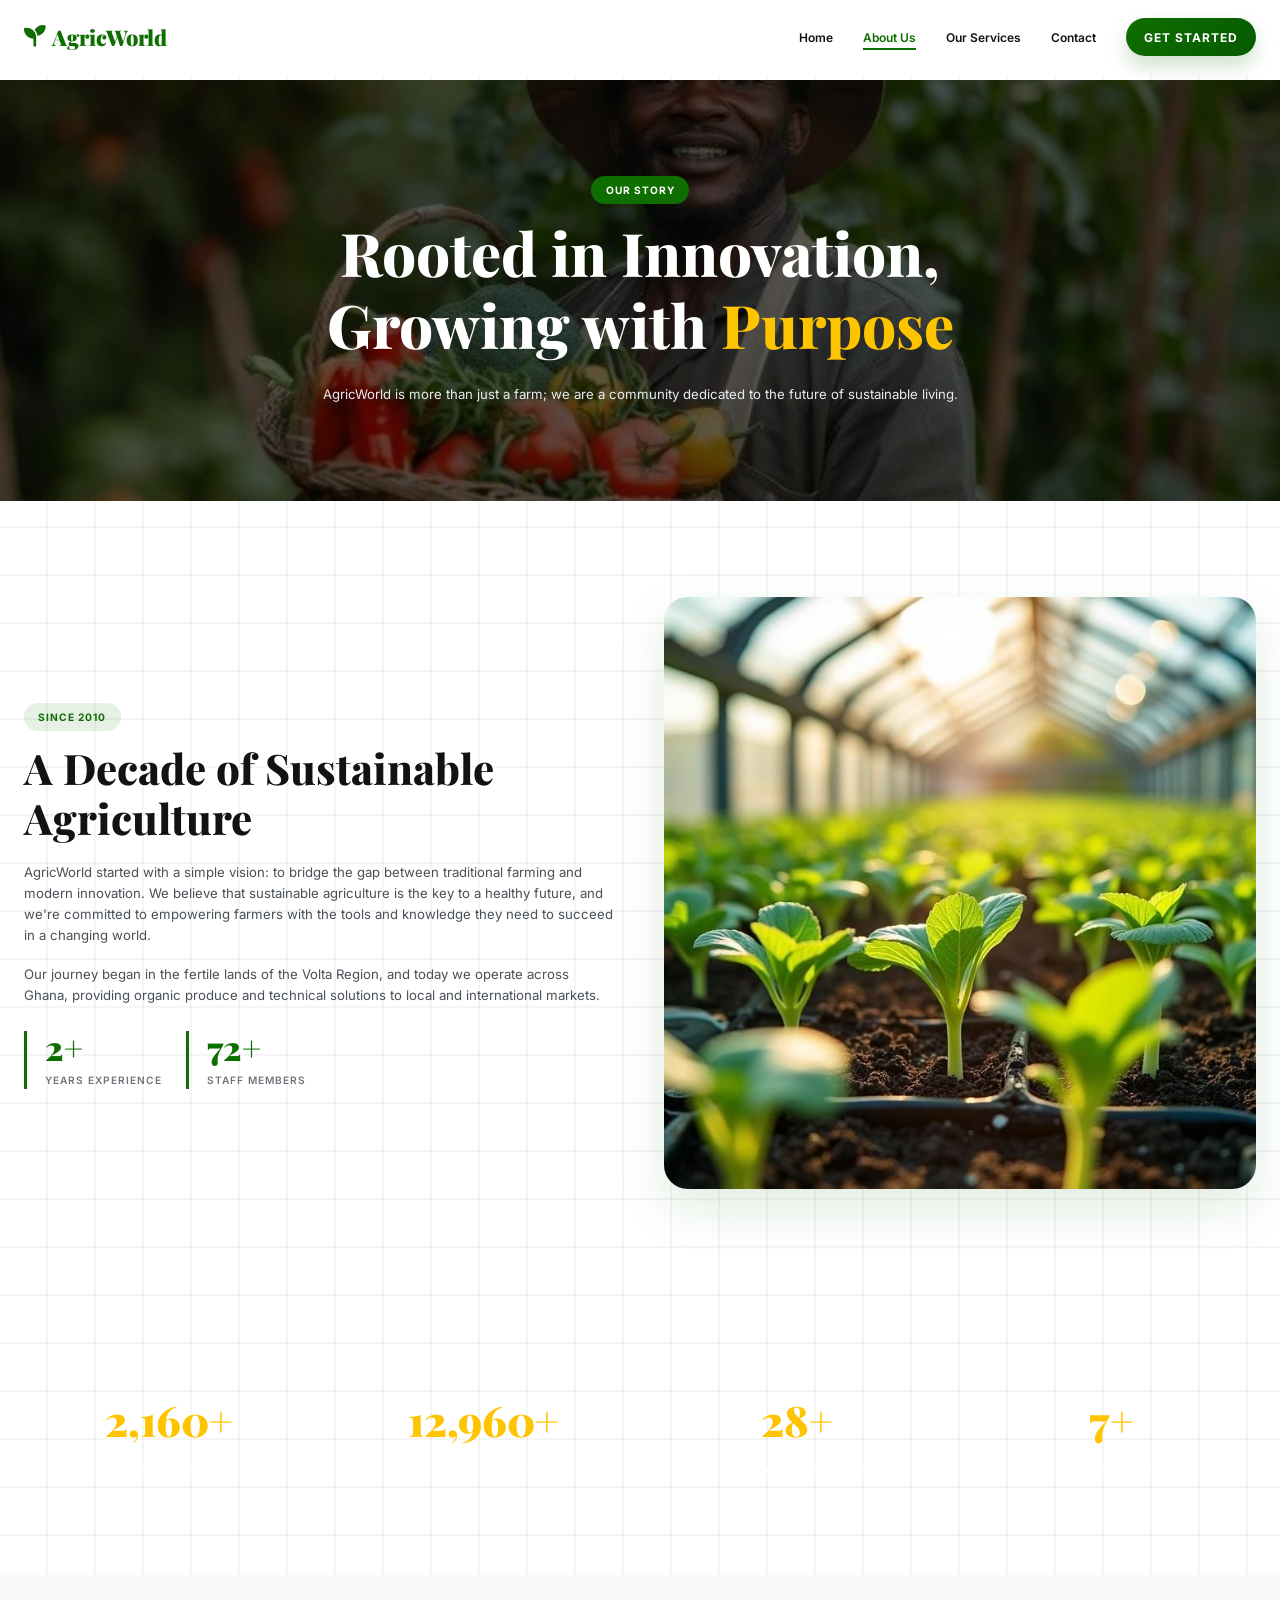
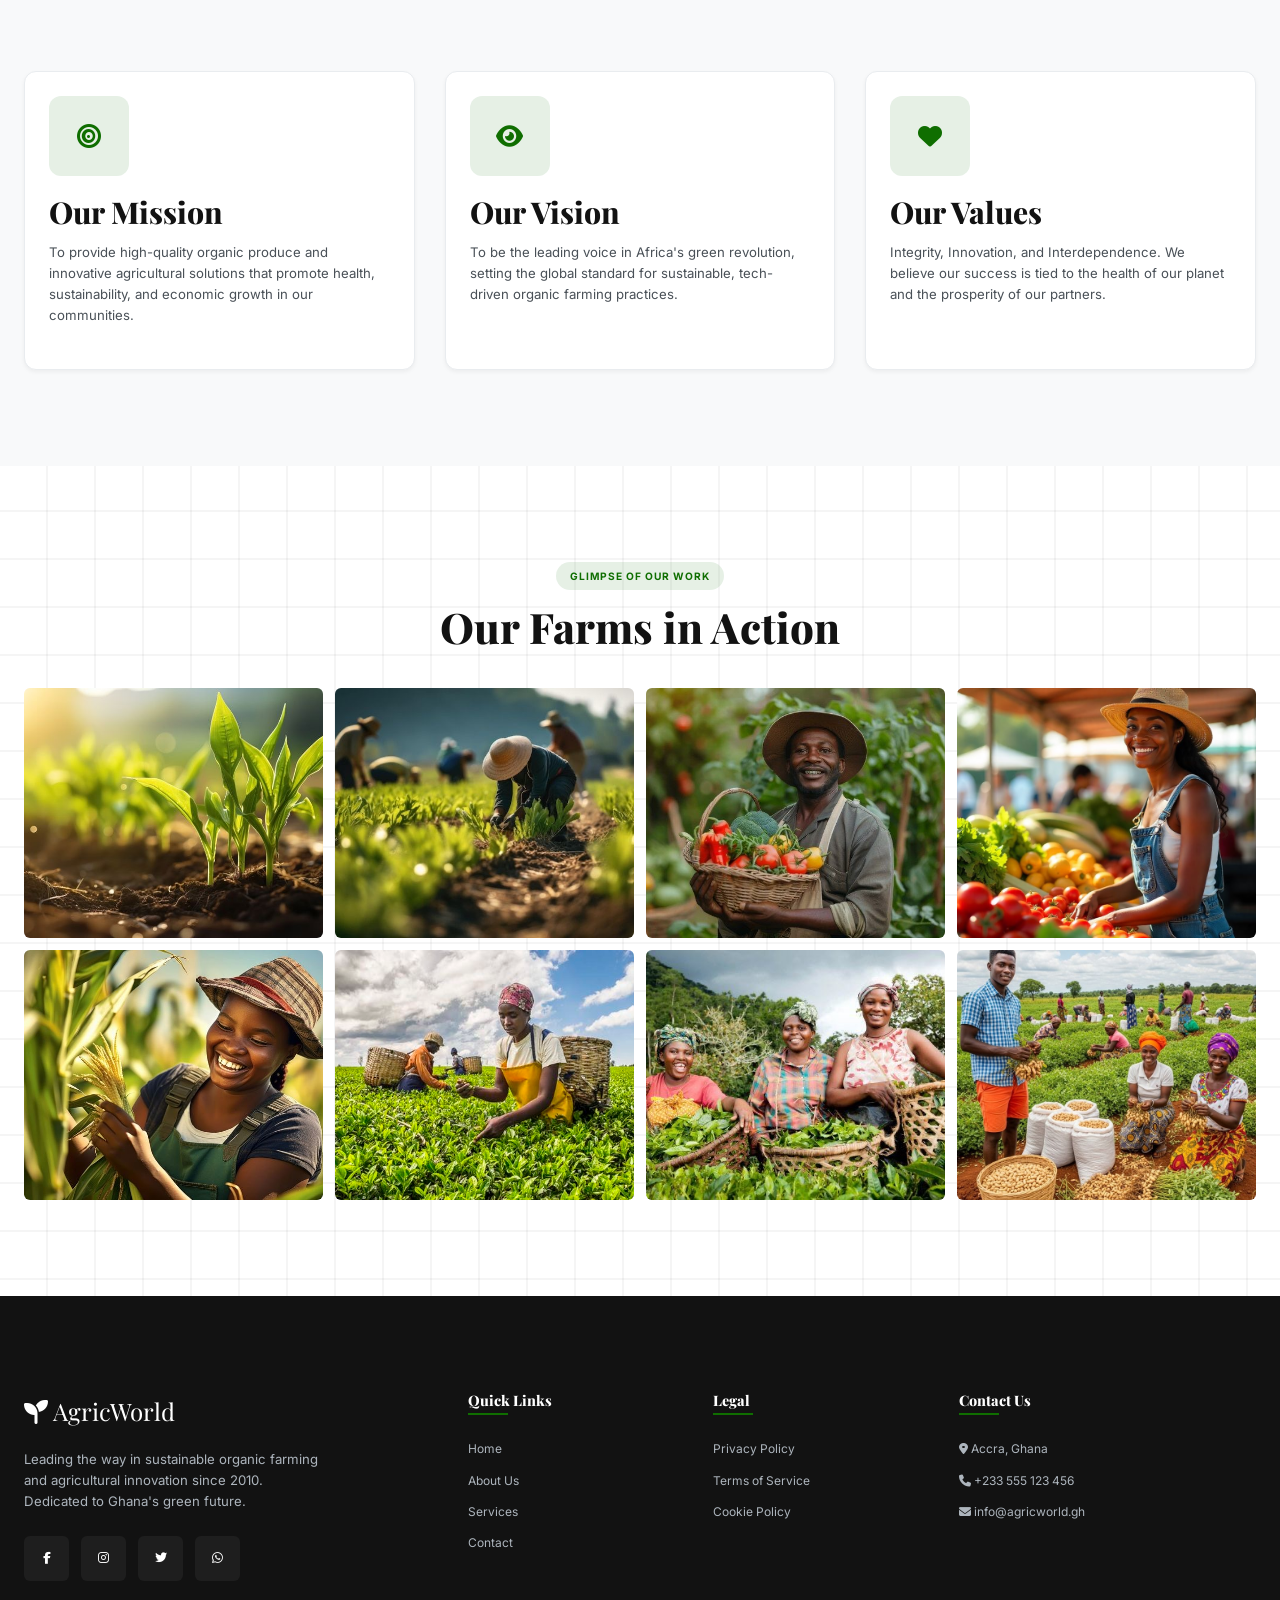
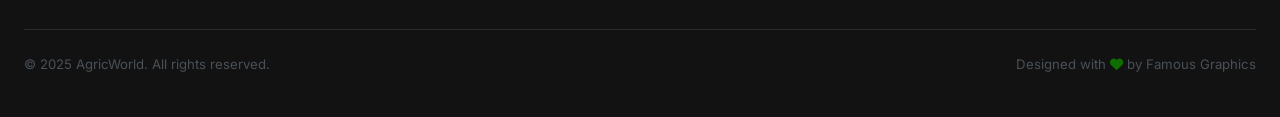
==== about.html @ 9080371a "my first piush of files to github" ====
<!DOCTYPE html>
<html lang="en">
<head>
    <meta charset="UTF-8">
    <meta name="viewport" content="width=device-width, initial-scale=1.0">
    <title>About Us | AgricWorld - Our Journey and Mission</title>
    <!-- CSS Links -->
    <link rel="stylesheet" href="css/globals.css">
    <link rel="stylesheet" href="css/components.css">
    <link rel="stylesheet" href="css/nav.css">
    <link rel="stylesheet" href="css/animations.css">
    <link rel="stylesheet" href="css/about.css">
    <!-- Font Awesome for Icons -->
    <link rel="stylesheet" href="https://cdnjs.cloudflare.com/ajax/libs/font-awesome/6.4.0/css/all.min.css">
</head>
<body>
    
    <!-- Navigation -->
    <nav id="navbar">
        <div class="container">
            <a href="index.html" class="brand">
                <i class="fas fa-seedling"></i> AgricWorld
            </a>
            <ul class="nav-links">
                <li><a href="index.html" class="nav-link">Home</a></li>
                <li><a href="about.html" class="nav-link active">About Us</a></li>
                <li><a href="services.html" class="nav-link">Our Services</a></li>
                <li><a href="contact.html" class="nav-link">Contact</a></li>
                <li><a href="contact.html" class="btn btn-primary" style="padding: 0.8rem 1.5rem;">Get Started</a></li>
            </ul>
            <div class="menu-btn" onclick="toggleSidebar()">
                <i class="fas fa-bars"></i>
            </div>
        </div>
    </nav>

    <!-- Sidebar for Mobile -->
    <div class="sidebar" id="sidebar">
        <div class="close-sidebar" onclick="toggleSidebar()">
            <i class="fas fa-times"></i>
        </div>
        <a href="index.html" class="nav-link">Home</a>
        <a href="about.html" class="nav-link active">About Us</a>
        <a href="services.html" class="nav-link">Our Services</a>
        <a href="contact.html" class="nav-link">Contact</a>
        <a href="contact.html" class="btn btn-primary">Get Started</a>
    </div>

    <!-- Page Header -->
    <header class="section-padding" style="background: linear-gradient(rgba(0,0,0,0.6), rgba(0,0,0,0.6)), url('images/img_5240.jpg'); background-size: cover; background-position: center; color: white; text-align: center; margin-top: 80px;">
        <div class="container">
            <div class="reveal">
                <span class="badge" style="background: var(--primary); color: white; border: none;">Our Story</span>
                <h1 style="color: white;">Rooted in Innovation, <br>Growing with <span style="color: var(--secondary);">Purpose</span></h1>
                <p style="color: var(--gray-200); max-width: 700px; margin: 0 auto;">AgricWorld is more than just a farm; we are a community dedicated to the future of sustainable living.</p>
            </div>
        </div>
    </header>

    <!-- Our Story Section -->
    <section class="section-padding">
        <div class="container">
            <div class="grid" style="display: grid; grid-template-columns: 1fr 1fr; gap: 4rem; align-items: center;">
                <div class="reveal reveal-left">
                    <span class="badge">Since 2010</span>
                    <h2>A Decade of Sustainable Agriculture</h2>
                    <p>AgricWorld started with a simple vision: to bridge the gap between traditional farming and modern innovation. We believe that sustainable agriculture is the key to a healthy future, and we're committed to empowering farmers with the tools and knowledge they need to succeed in a changing world.</p>
                    <p>Our journey began in the fertile lands of the Volta Region, and today we operate across Ghana, providing organic produce and technical solutions to local and international markets.</p>
                    <div class="flex gap-2 mt-2">
                        <div class="stat-card" style="padding: 0; text-align: left; border-left: 3px solid var(--primary); padding-left: 1.5rem;">
                            <span class="stat-number" data-count="15" style="font-size: 2.8rem; line-height: 1;">15+</span>
                            <span class="stat-label" style="font-size: 0.85rem; letter-spacing: 1px;">Years Experience</span>
                        </div>
                        <div class="stat-card" style="padding: 0; text-align: left; border-left: 3px solid var(--primary); padding-left: 1.5rem;">
                            <span class="stat-number" data-count="500" style="font-size: 2.8rem; line-height: 1;">500+</span>
                            <span class="stat-label" style="font-size: 0.85rem; letter-spacing: 1px;">Staff Members</span>
                        </div>
                    </div>
                </div>
                <div class="reveal reveal-right">
                    <img src="images/img_5250.jpg" alt="Our Story" style="width: 100%; border-radius: var(--radius-lg); box-shadow: var(--shadow-lg);">
                </div>
            </div>
        </div>
    </section>

    <!-- Detailed Stats Section -->
    <section class="section-padding" style="background: linear-gradient(rgba(15, 110, 0, 0.9), rgba(6, 90, 0, 0.9)), url('images/img_5242.jpg'); background-size: cover; background-position: center; background-attachment: fixed; color: white;">
        <div class="container">
            <div class="grid stagger-children" style="display: grid; grid-template-columns: repeat(auto-fit, minmax(200px, 1fr)); gap: 2rem; text-align: center;">
                <div class="stat-item">
                    <span class="stat-number" data-count="15000" style="color: var(--secondary); font-size: 3.5rem;">15,000+</span>
                    <span class="stat-label" style="color: white; opacity: 0.9;">Acres Farmed</span>
                </div>
                <div class="stat-item">
                    <span class="stat-number" data-count="90000" style="color: var(--secondary); font-size: 3.5rem;">90,000+</span>
                    <span class="stat-label" style="color: white; opacity: 0.9;">Happy Clients</span>
                </div>
                <div class="stat-item">
                    <span class="stat-number" data-count="200" style="color: var(--secondary); font-size: 3.5rem;">200+</span>
                    <span class="stat-label" style="color: white; opacity: 0.9;">Global Partners</span>
                </div>
                <div class="stat-item">
                    <span class="stat-number" data-count="50" style="color: var(--secondary); font-size: 3.5rem;">50+</span>
                    <span class="stat-label" style="color: white; opacity: 0.9;">Awards Won</span>
                </div>
            </div>
        </div>
    </section>

    <!-- Mission & Vision -->
    <section class="section-padding" style="background: var(--gray-100);">
        <div class="container">
            <div class="grid stagger-children" style="display: grid; grid-template-columns: repeat(auto-fit, minmax(300px, 1fr)); gap: 2.5rem;">
                <div class="premium-card">
                    <div class="icon-box"><i class="fas fa-bullseye"></i></div>
                    <h3>Our Mission</h3>
                    <p>To provide high-quality organic produce and innovative agricultural solutions that promote health, sustainability, and economic growth in our communities.</p>
                </div>
                <div class="premium-card">
                    <div class="icon-box"><i class="fas fa-eye"></i></div>
                    <h3>Our Vision</h3>
                    <p>To be the leading voice in Africa's green revolution, setting the global standard for sustainable, tech-driven organic farming practices.</p>
                </div>
                <div class="premium-card">
                    <div class="icon-box"><i class="fas fa-heart"></i></div>
                    <h3>Our Values</h3>
                    <p>Integrity, Innovation, and Interdependence. We believe our success is tied to the health of our planet and the prosperity of our partners.</p>
                </div>
            </div>
        </div>
    </section>

    <!-- Gallery Section -->
    <section class="section-padding">
        <div class="container">
            <div class="text-center mb-3 reveal">
                <span class="badge">Glimpse of Our Work</span>
                <h2>Our Farms in Action</h2>
            </div>
            <div class="stagger-children" style="display: grid; grid-template-columns: repeat(auto-fill, minmax(250px, 1fr)); gap: 1rem;">
                <img src="images/img_5238.jpg" alt="Gallery" class="hover-lift" style="border-radius: var(--radius-sm); width: 100%; height: 250px; object-fit: cover; cursor: pointer;">
                <img src="images/img_5239.jpg" alt="Gallery" class="hover-lift" style="border-radius: var(--radius-sm); width: 100%; height: 250px; object-fit: cover; cursor: pointer;">
                <img src="images/img_5240.jpg" alt="Gallery" class="hover-lift" style="border-radius: var(--radius-sm); width: 100%; height: 250px; object-fit: cover; cursor: pointer;">
                <img src="images/img_5241.jpg" alt="Gallery" class="hover-lift" style="border-radius: var(--radius-sm); width: 100%; height: 250px; object-fit: cover; cursor: pointer;">
                <img src="images/img_5242.jpg" alt="Gallery" class="hover-lift" style="border-radius: var(--radius-sm); width: 100%; height: 250px; object-fit: cover; cursor: pointer;">
                <img src="images/img_5243.jpg" alt="Gallery" class="hover-lift" style="border-radius: var(--radius-sm); width: 100%; height: 250px; object-fit: cover; cursor: pointer;">
                <img src="images/img_5244.jpg" alt="Gallery" class="hover-lift" style="border-radius: var(--radius-sm); width: 100%; height: 250px; object-fit: cover; cursor: pointer;">
                <img src="images/img_5245.jpg" alt="Gallery" class="hover-lift" style="border-radius: var(--radius-sm); width: 100%; height: 250px; object-fit: cover; cursor: pointer;">
            </div>
        </div>
    </section>

    <!-- The Modal -->
    <div id="myModal" class="modal">
        <span class="close-modal" id="closeModal">&times;</span>
        <img class="modal-content" id="imgPopup">
        <div id="caption" style="color: white; text-align: center; margin-top: 1rem; font-weight: 600;"></div>
    </div>

    <!-- Premium Footer -->
    <footer class="premium-footer">
        <div class="container">
            <div class="footer-grid">
                <div>
                    <a href="index.html" class="footer-brand"><i class="fas fa-seedling"></i> AgricWorld</a>
                    <p class="footer-text">Leading the way in sustainable organic farming and agricultural innovation since 2010. Dedicated to Ghana's green future.</p>
                    <div class="social-links mt-2">
                        <a href="#" class="social-link"><i class="fab fa-facebook-f"></i></a>
                        <a href="#" class="social-link"><i class="fab fa-instagram"></i></a>
                        <a href="#" class="social-link"><i class="fab fa-twitter"></i></a>
                        <a href="#" class="social-link"><i class="fab fa-whatsapp"></i></a>
                    </div>
                </div>
                <div>
                    <h4 class="footer-heading">Quick Links</h4>
                    <ul class="footer-links">
                        <li><a href="index.html" class="footer-link">Home</a></li>
                        <li><a href="about.html" class="footer-link">About Us</a></li>
                        <li><a href="services.html" class="footer-link">Services</a></li>
                        <li><a href="contact.html" class="footer-link">Contact</a></li>
                    </ul>
                </div>
                <div>
                    <h4 class="footer-heading">Legal</h4>
                    <ul class="footer-links">
                        <li><a href="#" class="footer-link">Privacy Policy</a></li>
                        <li><a href="#" class="footer-link">Terms of Service</a></li>
                        <li><a href="#" class="footer-link">Cookie Policy</a></li>
                    </ul>
                </div>
                <div>
                    <h4 class="footer-heading">Contact Us</h4>
                    <ul class="footer-links">
                        <li class="footer-link"><i class="fas fa-map-marker-alt"></i> Accra, Ghana</li>
                        <li class="footer-link"><i class="fas fa-phone"></i> +233 555 123 456</li>
                        <li class="footer-link"><i class="fas fa-envelope"></i> info@agricworld.gh</li>
                    </ul>
                </div>
            </div>
            <div class="footer-bottom">
                <p>&copy; 2025 AgricWorld. All rights reserved.</p>
                <p>Designed with <i class="fas fa-heart" style="color: var(--primary);"></i> by Famous Graphics</p>
            </div>
        </div>
    </footer>

    <!-- Scripts -->
    <script src="js/script.js"></script>
    <script src="js/about.js"></script>
</body>
</html>
---- css/globals.css ----
/* ===== PREMIUM DESIGN SYSTEM ===== */

@import url('https://fonts.googleapis.com/css2?family=Inter:wght@300;400;500;600;700;800;900&family=Playfair+Display:ital,wght@0,700;0,800;0,900;1,700&display=swap');

:root {
    /* Color Palette */
    --primary: #0f6e00;
    --primary-dark: #065a00;
    --primary-light: #1a8a00;
    --primary-soft: rgba(15, 110, 0, 0.1);
    
    --secondary: #ffc400;
    --secondary-dark: #cc9d00;
    --secondary-soft: rgba(255, 196, 0, 0.1);
    
    --accent: #2e7d32;
    --dark: #121212;
    --dark-soft: #1e1e1e;
    --light: #ffffff;
    --gray-100: #f8f9fa;
    --gray-200: #e9ecef;
    --gray-300: #dee2e6;
    --gray-400: #ced4da;
    --gray-500: #adb5bd;
    --gray-600: #6c757d;
    --gray-700: #495057;
    
    /* Functional Colors */
    --success: #28a745;
    --error: #dc3545;
    --warning: #ffc107;
    --info: #17a2b8;
    
    /* Typography */
    --font-main: 'Inter', sans-serif;
    --font-heading: 'Playfair Display', serif;
    
    /* Spacing */
    --space-xs: 0.5rem;
    --space-sm: 1rem;
    --space-md: 2rem;
    --space-lg: 4rem;
    --space-xl: 8rem;
    
    /* Effects */
    --shadow-sm: 0 2px 4px rgba(0,0,0,0.05);
    --shadow-md: 0 10px 30px rgba(0,0,0,0.08);
    --shadow-lg: 0 20px 50px rgba(15, 110, 0, 0.12);
    --radius-sm: 0.5rem;
    --radius-md: 1rem;
    --radius-lg: 2rem;
    --radius-full: 9999px;
    
    --transition-fast: 0.2s cubic-bezier(0.4, 0, 0.2, 1);
    --transition-base: 0.4s cubic-bezier(0.4, 0, 0.2, 1);
    --transition-slow: 0.8s cubic-bezier(0.4, 0, 0.2, 1);
}

/* ===== RESET & BASE ===== */
* {
    margin: 0;
    padding: 0;
    box-sizing: border-box;
    list-style: none;
    text-decoration: none;
}

html {
    font-size: 16px;
    scroll-behavior: smooth;
    overflow-x: hidden;
}

body {
    font-family: var(--font-main);
    background-color: var(--light);
    color: var(--dark);
    line-height: 1.6;
    -webkit-font-smoothing: antialiased;
    overflow-x: hidden;
}

/* ===== TYPOGRAPHY ===== */
h1, h2, h3, h4, h5, h6 {
    font-family: var(--font-heading);
    color: var(--dark);
    font-weight: 800;
    line-height: 1.2;
}

h1 { font-size: clamp(3rem, 8vw, 5rem); margin-bottom: 2rem; }
h2 { font-size: clamp(2.5rem, 5vw, 3.5rem); margin-bottom: 1.5rem; }
h3 { font-size: clamp(1.8rem, 3vw, 2.5rem); margin-bottom: 1rem; }
h4 { font-size: 1.5rem; }

p {
    font-size: 1.1rem;
    color: var(--gray-700);
    margin-bottom: 1.5rem;
}

.text-gradient {
    background: linear-gradient(135deg, var(--primary) 0%, var(--primary-dark) 100%);
    -webkit-background-clip: text;
    -webkit-text-fill-color: transparent;
    display: inline-block;
}

/* ===== UTILITIES ===== */
.container {
    max-width: 1300px;
    margin: 0 auto;
    padding: 0 2rem;
    height: auto;
}

.section-padding {
    padding: var(--space-xl) 0;
}

@media (max-width: 768px) {
    .section-padding {
        padding: var(--space-lg) 0;
    }
}

.flex { display: flex; }
.align-center { align-items: center; }
.justify-center { justify-content: center; }
.column { flex-direction: column; }
.gap-1 { gap: 1rem; }
.gap-2 { gap: 2rem; }

.text-center { text-align: center; }

/* Margin Utilities */
.mt-1 { margin-top: 1rem; }
.mt-2 { margin-top: 2rem; }
.mt-3 { margin-top: 3rem; }
.mb-1 { margin-bottom: 1rem; }
.mb-2 { margin-bottom: 2rem; }
.mb-3 { margin-bottom: 3rem; }

/* Padding Utilities */
.pt-1 { padding-top: 1rem; }
.pt-2 { padding-top: 2rem; }
.pt-3 { padding-top: 3rem; }
.pb-1 { padding-bottom: 1rem; }
.pb-2 { padding-bottom: 2rem; }
.pb-3 { padding-bottom: 3rem; }

/* ===== BUTTONS ===== */
.btn {
    display: inline-flex;
    align-items: center;
    justify-content: center;
    padding: 1.2rem 2.8rem;
    font-size: 1rem;
    font-weight: 700;
    text-transform: uppercase;
    letter-spacing: 1px;
    border-radius: var(--radius-full);
    transition: var(--transition-base);
    cursor: pointer;
    border: none;
    gap: 0.8rem;
}

.btn-primary {
    background: linear-gradient(135deg, var(--primary) 0%, var(--primary-dark) 100%);
    color: var(--light);
    box-shadow: 0 10px 20px rgba(15, 110, 0, 0.2);
}

.btn-primary:hover {
    transform: translateY(-5px);
    box-shadow: 0 15px 30px rgba(15, 110, 0, 0.3);
}

.btn-outline {
    background: transparent;
    color: var(--primary);
    border: 2px solid var(--primary);
}

.btn-outline:hover {
    background: var(--primary);
    color: var(--light);
}

/* ===== SCROLLBAR ===== */
::-webkit-scrollbar {
    width: 8px;
}

::-webkit-scrollbar-track {
    background: var(--gray-100);
}

::-webkit-scrollbar-thumb {
    background: var(--primary);
    border-radius: 10px;
}

::-webkit-scrollbar-thumb:hover {
    background: var(--primary-dark);
}

/* ===== SELECTION ===== */
::selection {
    background-color: var(--primary);
    color: var(--light);
}
---- css/components.css ----
/* ===== PREMIUM COMPONENTS ===== */

/* Glass Card */
.glass-card {
    background: rgba(255, 255, 255, 0.7);
    backdrop-filter: blur(10px);
    -webkit-backdrop-filter: blur(10px);
    border: 1px solid rgba(255, 255, 255, 0.3);
    border-radius: var(--radius-md);
    padding: var(--space-md);
    transition: var(--transition-base);
}

.glass-card:hover {
    background: rgba(255, 255, 255, 0.9);
    transform: translateY(-5px);
    box-shadow: var(--shadow-md);
}

/* Premium Card */
.premium-card {
    background: var(--light);
    border-radius: var(--radius-md);
    padding: var(--space-md);
    box-shadow: var(--shadow-sm);
    transition: var(--transition-base);
    position: relative;
    overflow: hidden;
    border: 1px solid var(--gray-200);
}

.premium-card::after {
    content: '';
    position: absolute;
    bottom: 0;
    left: 0;
    width: 0;
    height: 4px;
    background: var(--primary);
    transition: var(--transition-base);
}

.premium-card:hover {
    transform: translateY(-10px);
    box-shadow: var(--shadow-lg);
    border-color: var(--primary-soft);
}

.premium-card:hover::after {
    width: 100%;
}

/* Icon Box */
.icon-box {
    width: 80px;
    height: 80px;
    background: var(--primary-soft);
    border-radius: var(--radius-md);
    display: flex;
    align-items: center;
    justify-content: center;
    margin-bottom: 1.5rem;
    color: var(--primary);
    font-size: 2rem;
    transition: var(--transition-base);
}

.premium-card:hover .icon-box {
    background: var(--primary);
    color: var(--light);
    transform: rotateY(360deg);
}

/* Stats Item */
.stat-card {
    text-align: center;
    padding: var(--space-md);
}

.stat-number {
    font-size: 4rem;
    font-weight: 900;
    font-family: var(--font-heading);
    color: var(--primary);
    display: block;
    margin-bottom: 0.5rem;
}

.stat-label {
    font-weight: 600;
    color: var(--gray-600);
    text-transform: uppercase;
    letter-spacing: 2px;
}

/* Premium Form */
.premium-form {
    display: flex;
    flex-direction: column;
    gap: 1.5rem;
}

.form-group {
    display: flex;
    flex-direction: column;
    gap: 0.5rem;
}

.form-label {
    font-weight: 700;
    font-size: 0.9rem;
    color: var(--dark);
    text-transform: uppercase;
    letter-spacing: 1px;
}

.form-input {
    padding: 1rem 1.5rem;
    border: 2px solid var(--gray-200);
    border-radius: var(--radius-sm);
    font-family: var(--font-main);
    font-size: 1rem;
    transition: var(--transition-fast);
    background: var(--gray-100);
}

.form-input:focus {
    outline: none;
    border-color: var(--primary);
    background: var(--light);
    box-shadow: 0 0 0 4px var(--primary-soft);
}

/* Feature List */
.feature-list {
    display: flex;
    flex-direction: column;
    gap: 1rem;
    margin: 1.5rem 0;
}

.feature-item {
    display: flex;
    align-items: center;
    gap: 1rem;
    font-weight: 500;
    color: var(--gray-700);
}

.feature-item i {
    color: var(--primary);
}

/* Testimonial */
.testimonial-card {
    padding: var(--space-md);
    background: var(--light);
    border-radius: var(--radius-md);
    box-shadow: var(--shadow-md);
    position: relative;
}

.testimonial-card::before {
    content: '“';
    position: absolute;
    top: -20px;
    left: 20px;
    font-size: 8rem;
    font-family: var(--font-heading);
    color: var(--primary-soft);
    line-height: 1;
}

.testimonial-text {
    font-style: italic;
    font-size: 1.1rem;
    margin-bottom: 1.5rem;
    position: relative;
    z-index: 1;
}

.author-info {
    display: flex;
    align-items: center;
    gap: 1rem;
}

.author-img {
    width: 60px;
    height: 60px;
    border-radius: var(--radius-full);
    object-fit: cover;
    border: 3px solid var(--primary-soft);
}

.author-name {
    font-weight: 800;
    color: var(--dark);
}

.author-title {
    font-size: 0.85rem;
    color: var(--gray-500);
}

/* Badge */
.badge {
    display: inline-block;
    padding: 0.5rem 1.2rem;
    background: var(--primary-soft);
    color: var(--primary);
    border-radius: var(--radius-full);
    font-weight: 700;
    font-size: 0.85rem;
    text-transform: uppercase;
    letter-spacing: 1px;
    margin-bottom: 1rem;
}

/* Floating Animation */
@keyframes float {
    0%, 100% { transform: translateY(0); }
    50% { transform: translateY(-20px); }
}

.floating {
    animation: float 6s ease-in-out infinite;
}

/* RESPONSIVE */
@media (max-width: 768px) {
    .premium-card {
        padding: 1.5rem;
    }
    
    .stat-number {
        font-size: 3rem;
    }
}
---- css/nav.css ----
/* ===== PREMIUM NAVIGATION ===== */

nav {
    position: fixed;
    top: 0;
    left: 0;
    width: 100%;
    z-index: 1000;
    padding: 1.5rem 0;
    transition: var(--transition-base);
    background-color: white;
}
html{
    font-size: 80%;
}
nav.scrolled {
    background-color: rgba(255, 255, 255, 0.099);
    backdrop-filter: blur(10px);
    padding: 1rem 0;
    box-shadow: var(--shadow-md);
}

nav .container {
    display: flex;
    justify-content: space-between;
    align-items: center;
}

.brand {
    font-family: var(--font-heading);
    font-size: 1.8rem;
    font-weight: 900;
    color: var(--primary);
    display: flex;
    align-items: center;
    gap: 0.5rem;
}

.brand img {
    height: 40px;
}

.nav-links {
    display: flex;
    gap: 2.5rem;
    align-items: center;
}

.nav-link {
    font-weight: 600;
    color: var(--dark);
    font-size: 1rem;
    transition: var(--transition-fast);
    position: relative;
}

.nav-link::after {
    content: '';
    position: absolute;
    bottom: -5px;
    left: 0;
    width: 0;
    height: 2px;
    background: var(--primary);
    transition: var(--transition-fast);
}

.nav-link:hover {
    color: var(--primary);
}

.nav-link:hover::after {
    width: 100%;
}

.nav-link.active {
    color: var(--primary);
}

.nav-link.active::after {
    width: 100%;
}

/* Sidebar / Mobile Menu */
.menu-btn {
    display: none;
    font-size: 1.5rem;
    cursor: pointer;
    color: var(--dark);
}

.sidebar {
    position: fixed;
    top: 0;
    right: -100%;
    width: 300px;
    height: 50vh;
    background: var(--light);
    z-index: 2000;
    padding: 4rem 2rem;
    display: flex;
    flex-direction: column;
    gap: 2rem;
    box-shadow: -10px 0 30px rgba(0,0,0,0.1);
    transition: var(--transition-base);
    border-bottom-left-radius: var(--radius-lg);
}

.sidebar.open {
    right: 0;
}

.sidebar-overlay {
    position: fixed;
    top: 0;
    left: 0;
    width: 100%;
    height: 100%;
    background: rgba(0, 0, 0, 0.5);
    backdrop-filter: blur(4px);
    z-index: 1999;
    opacity: 0;
    visibility: hidden;
    transition: var(--transition-base);
}

.sidebar-overlay.active {
    opacity: 1;
    visibility: visible;
}

.close-sidebar {
    position: absolute;
    top: 2rem;
    right: 2rem;
    font-size: 2rem;
    cursor: pointer;
    color: var(--gray-500);
}

@media (max-width: 992px) {
    .nav-links {
        display: none;
    }
    
    .menu-btn {
        display: block;
    }
}

/* Footer Styling */
.premium-footer {
    background: var(--dark);
    color: var(--light);
    padding: var(--space-xl) 0 var(--space-md);
}

.footer-grid {
    display: grid;
    grid-template-columns: 2fr 1fr 1fr 1.5fr;
    gap: 4rem;
    margin-bottom: 4rem;
}

.footer-brand {
    font-family: var(--font-heading);
    font-size: 2rem;
    color: var(--light);
    margin-bottom: 1.5rem;
    display: block;
}

.footer-text {
    color: var(--gray-500);
    max-width: 300px;
}

.footer-heading {
    color: var(--light);
    font-size: 1.2rem;
    margin-bottom: 2rem;
    position: relative;
    padding-bottom: 0.5rem;
}

.footer-heading::after {
    content: '';
    position: absolute;
    bottom: 0;
    left: 0;
    width: 40px;
    height: 2px;
    background: var(--primary);
}

.footer-links {
    display: flex;
    flex-direction: column;
    gap: 1rem;
}

.footer-link {
    color: var(--gray-500);
    transition: var(--transition-fast);
}

.footer-link:hover {
    color: var(--primary);
    transform: translateX(10px);
}

.social-links {
    display: flex;
    gap: 1rem;
}

.social-link {
    width: 45px;
    height: 45px;
    background: var(--dark-soft);
    border-radius: var(--radius-sm);
    display: flex;
    align-items: center;
    justify-content: center;
    color: var(--light);
    transition: var(--transition-base);
}

.social-link:hover {
    background: var(--primary);
    transform: translateY(-5px);
}

.footer-bottom {
    padding-top: 2rem;
    border-top: 1px solid rgba(255,255,255,0.1);
    display: flex;
    justify-content: space-between;
    align-items: center;
    color: var(--gray-600);
    font-size: 0.9rem;
}

@media (max-width: 768px) {
    .footer-grid {
        grid-template-columns: 1fr;
        gap: 2.5rem;
    }
    
    .footer-bottom {
        flex-direction: column;
        gap: 1rem;
        text-align: center;
    }
}

@media (min-width: 76.9rem) and (max-width: 102.4rem) {
  html { font-size: 75%; }
}

@media (min-width: 64.1rem) and (max-width: 76.8rem) {
  html { font-size: 61%; }
}

@media (max-width: 64rem) {
    html { font-size: 61%; }
}

@media (max-width: 48rem) {
    html { font-size: 61%; }
}

@media (max-width: 30rem) {
    html { font-size: 50%; }
}

@media (max-width: 22.5rem) {
    html { font-size: 25%; }
}
---- css/animations.css ----
/* ===== PREMIUM ANIMATIONS SYSTEM ===== */

/* Base Reveal Class */
.reveal {
    opacity: 0;
    transition: all 1s cubic-bezier(0.22, 1, 0.36, 1);
}

.reveal.animate {
    opacity: 1;
    transform: translate(0, 0) !important;
}

/* Reveal Variations */
.reveal-up { transform: translateY(50px); }
.reveal-down { transform: translateY(-50px); }
.reveal-left { transform: translateX(-50px); }
.reveal-right { transform: translateX(50px); }

/* Staggered Children Logic */
.stagger-children > * {
    opacity: 0;
    transform: translateY(30px);
    transition: all 0.8s cubic-bezier(0.22, 1, 0.36, 1);
}

.stagger-children.animate > * {
    opacity: 1;
    transform: translateY(0);
}

/* Generate 10 child delays */
.stagger-children.animate > *:nth-child(1) { transition-delay: 0.1s; }
.stagger-children.animate > *:nth-child(2) { transition-delay: 0.2s; }
.stagger-children.animate > *:nth-child(3) { transition-delay: 0.3s; }
.stagger-children.animate > *:nth-child(4) { transition-delay: 0.4s; }
.stagger-children.animate > *:nth-child(5) { transition-delay: 0.5s; }
.stagger-children.animate > *:nth-child(6) { transition-delay: 0.6s; }
.stagger-children.animate > *:nth-child(7) { transition-delay: 0.7s; }
.stagger-children.animate > *:nth-child(8) { transition-delay: 0.8s; }

/* Floating Animation */
@keyframes float {
    0%, 100% { transform: translateY(0); }
    50% { transform: translateY(-15px); }
}

.floating {
    animation: float 4s ease-in-out infinite;
}

/* Pulsing Glow */
@keyframes pulseGlow {
    0%, 100% { box-shadow: 0 0 10px rgba(15, 110, 0, 0.2); }
    50% { box-shadow: 0 0 25px rgba(15, 110, 0, 0.5); }
}

.pulse-glow {
    animation: pulseGlow 3s infinite ease-in-out;
}

/* Text Shimmer */
@keyframes shimmer {
    0% { background-position: -200% center; }
    100% { background-position: 200% center; }
}

.shimmer-text {
    background: linear-gradient(90deg, var(--primary), var(--secondary), var(--primary));
    background-size: 200% auto;
    -webkit-background-clip: text;
    -webkit-text-fill-color: transparent;
    animation: shimmer 4s linear infinite;
}
---- css/about.css ----
body{
        position: relative;
  background:
    linear-gradient(transparent 95%, rgba(0, 0, 0, 0.04) 96%),
    linear-gradient(90deg, transparent 95%, rgba(0, 0, 0, 0.04) 96%),
    #ffffff;
  background-size: 4rem 4rem;
  
}.heroSection{
    padding: 3rem;
    background-color: green;
    height: 100vh;
    background-image: url(/images/img_5286.jpg);
    background-color: rgba(0, 0, 0, 0.46);
    background-blend-mode: overlay;
    background-position: center;
    background-repeat: no-repeat;
    background-size: cover;
    border-bottom-right-radius: 30rem;
    margin-bottom: 3rem;
    background-attachment:fixed;
}

.sidebar{
    border-radius: 3.2rem;
    background-color: rgba(0, 0, 0, 0.84);
    backdrop-filter: blur(20px);
    position: fixed;

}

/* nav{
    background-color: rgba(0, 0, 0, 0.568);
    backdrop-filter: blur(10px);
    padding:1.5rem;
    border-radius: 50rem;
    box-shadow: 0 0 10px rgba(255, 255, 255, 0.272);
  
} */

.hero{
    height: 90%;
    display: flex;
    justify-content: flex-start;
    align-items: center;
    width: 100%;
    color: white;
}

.heroInfo{
    display: flex;
    justify-content: flex-start;
    align-items: flex-start;
    flex-direction: column;
    
}

.heroSub{
    padding: 1rem;
    font-size: 1.4rem;
    background-color: rgba(255, 255, 255, 0.105);
    border-radius: 50rem;
    margin-bottom: 1rem;
}

.title{
    font-size: 6rem;
    width: 60%;
    margin-bottom: 2rem;
    line-height: 100%;
}

.last{
    font-size: 1.4rem;
    width: 50%;
    margin-bottom: 1rem;
}

.heroInfo a{
    color: white;
    font-size: 1.4rem;
    padding: 1rem;
    background-color: green;
    border-radius: 50rem;
}

.heroInfo a:hover{
    background-color: rgb(0, 86, 0);
}
.cardOne{
    padding: 3rem;
    display: flex;
    justify-content: center;
    align-items: center;
    flex-direction: column;
}

.cardInfo{
    width: 50%;
    text-align: center;
    font-size: 1.5rem;
    display: flex;
    justify-content: center;
    align-items: center;
    flex-direction: column;
}

.cardInfo h1{
    font-size: 2.5rem;
    width: fit-content;
    margin-bottom: 1rem;
    font-weight: 300;
}

.info{
    display: flex;
    justify-content: center;
    align-items: center;
    padding: 3rem;
    width: 100%;
    background-color: rgba(0, 0, 0, 0.148);
    background-blend-mode: overlay;
}

.services{
    display: flex;
    justify-content: space-between;
    gap: 3rem;
    flex-wrap: wrap;
}

.services img{
    height: 25rem;
    width: auto;
    border-radius: 1rem;
    flex-grow: 1;
    flex-shrink: 1;
}

.services img:hover{
    border: 1px solid rgb(13, 66, 0);
}

    /* The modal background */
    .modal {
      display: none; /* Hidden by default */
      position: fixed;
      z-index: 1;
      left: 0;
      top: 0;
      width: 100%;
      height: 100%;
      overflow: auto;
      background-color: rgba(0,0,0,0.8);
    }

    /* Modal content (the enlarged image) */
    .modal-content {
      position: absolute;
      top: 50%;
      left: 50%;
      transform: translate(-50%, -50%);
      max-width: 90%;
      max-height: 90%;
      width: auto;
      height: auto;
      object-fit: contain;
    }

    /* Close button */
    .close {
      position: absolute;
      top: 20px;
      right: 35px;
      color: #fff;
      font-size: 40px;
      font-weight: bold;
      cursor: pointer;
    }
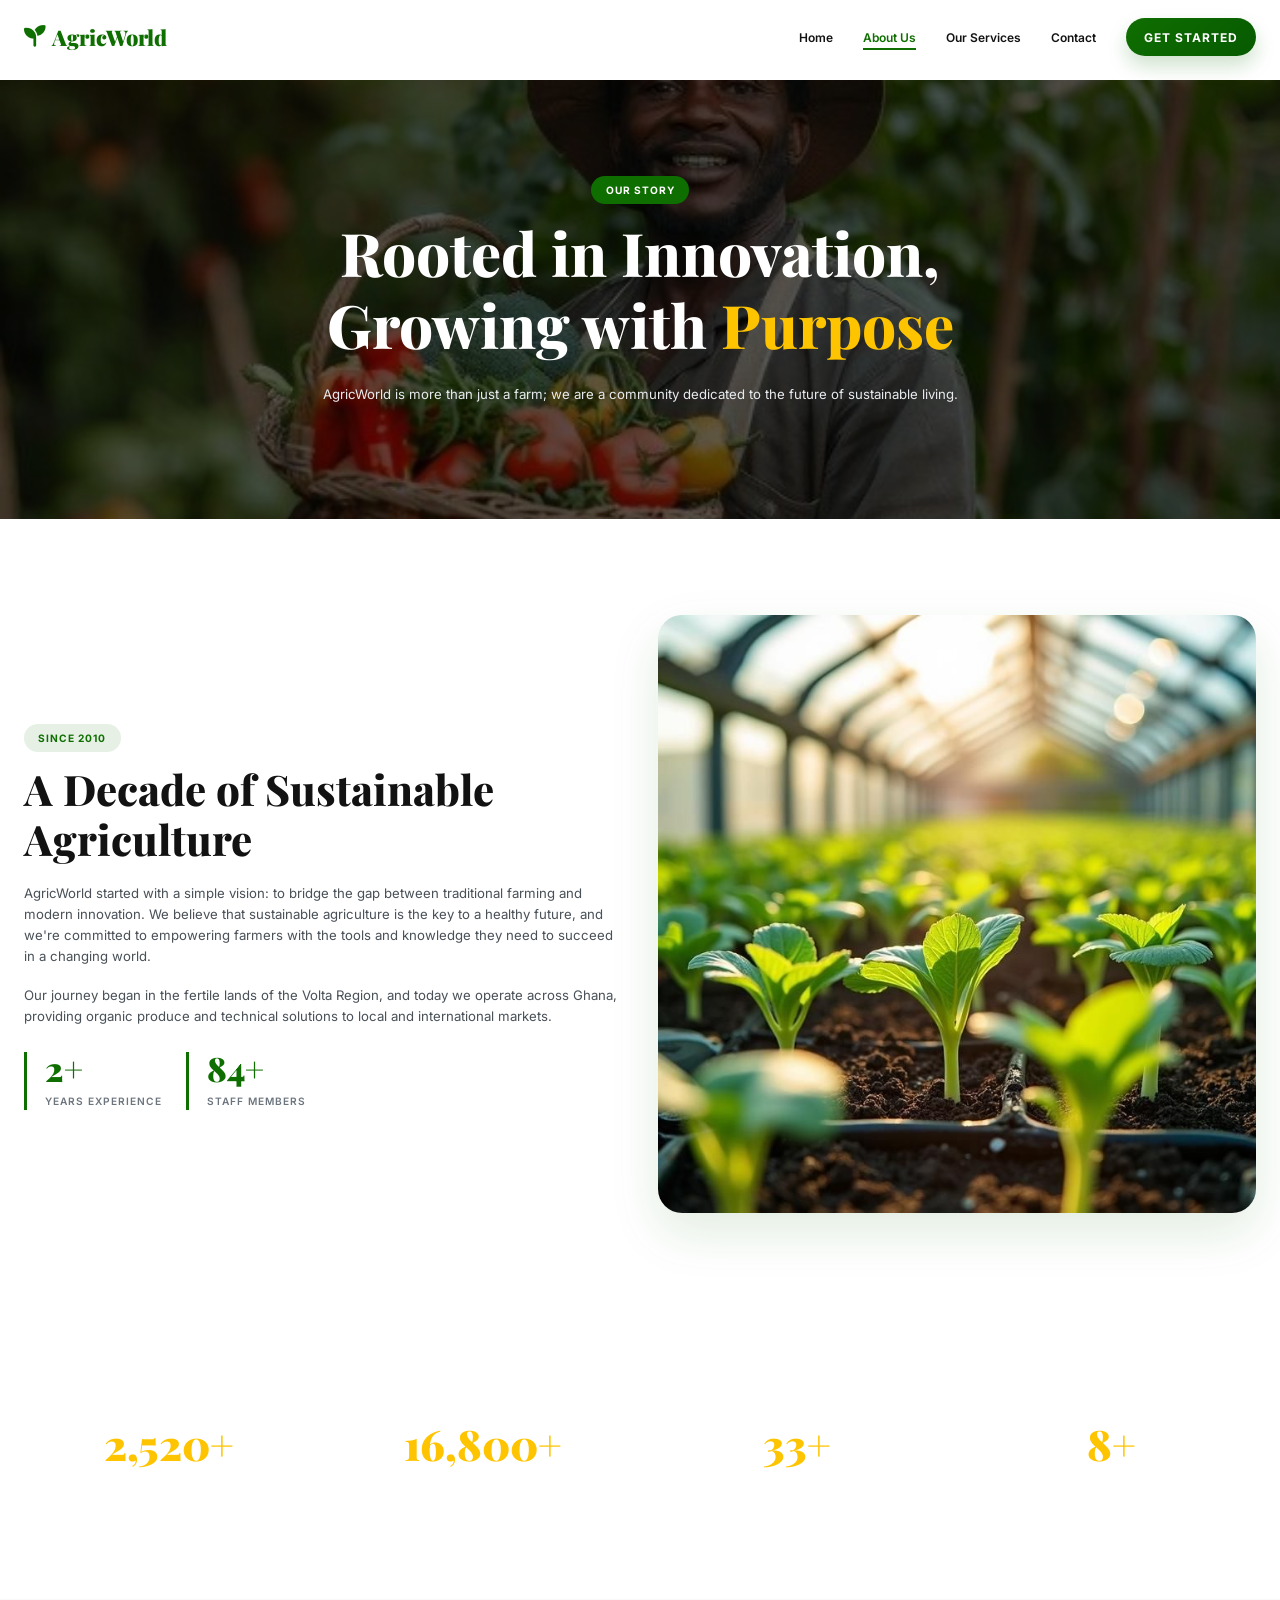
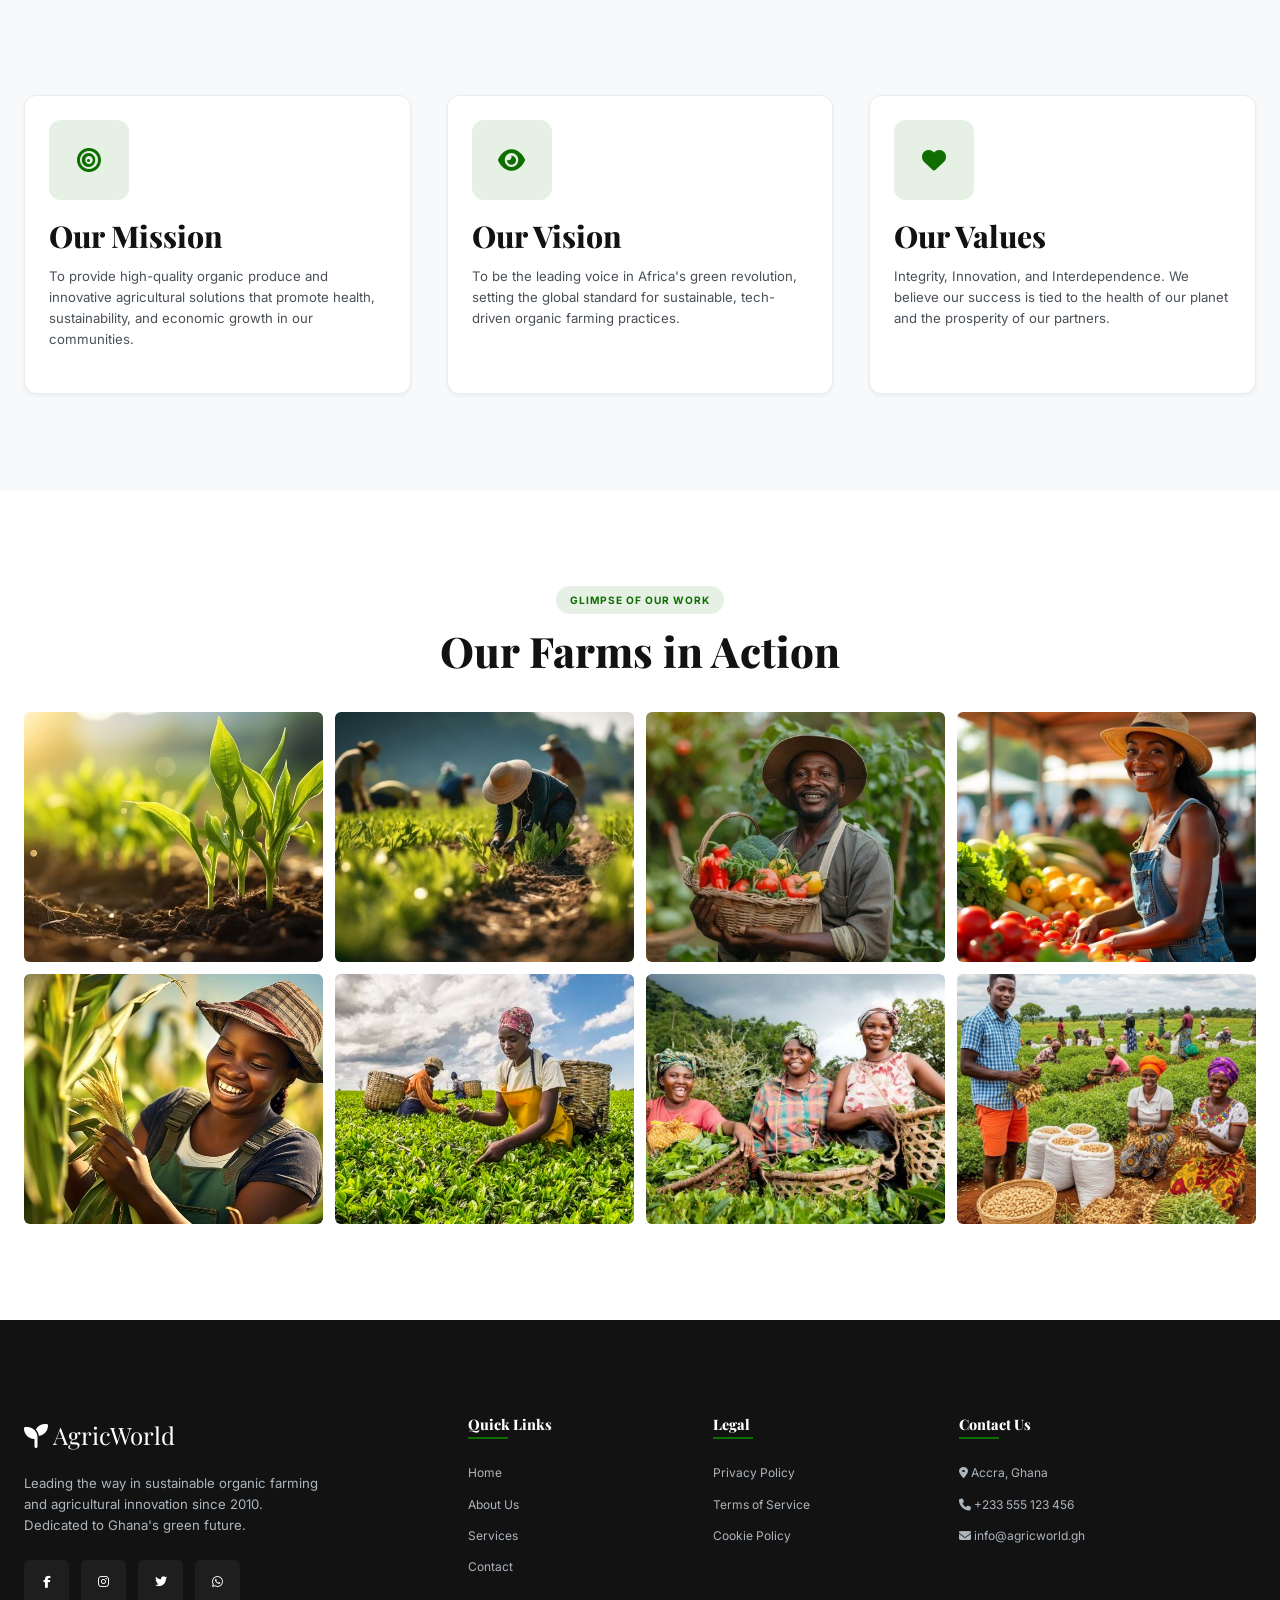
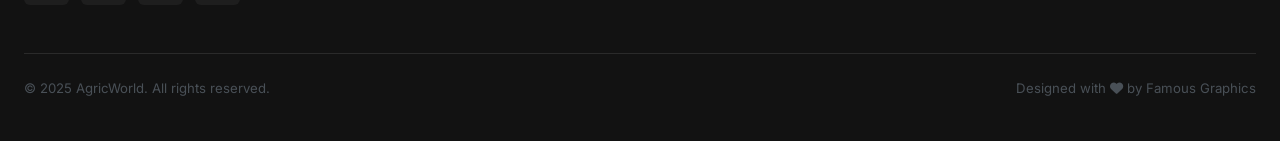
==== commit 4d27a81a: "added a readme image and updated my code" ====
--- a/about.html
+++ b/about.html
@@ -26,7 +26,7 @@
                 <li><a href="about.html" class="nav-link active">About Us</a></li>
                 <li><a href="services.html" class="nav-link">Our Services</a></li>
                 <li><a href="contact.html" class="nav-link">Contact</a></li>
-                <li><a href="contact.html" class="btn btn-primary" style="padding: 0.8rem 1.5rem;">Get Started</a></li>
+                <li><a href="contact.html" class="btn btn-primary btn-nav">Get Started</a></li>
             </ul>
             <div class="menu-btn" onclick="toggleSidebar()">
                 <i class="fas fa-bars"></i>
@@ -47,12 +47,12 @@
     </div>
 
     <!-- Page Header -->
-    <header class="section-padding" style="background: linear-gradient(rgba(0,0,0,0.6), rgba(0,0,0,0.6)), url('images/img_5240.jpg'); background-size: cover; background-position: center; color: white; text-align: center; margin-top: 80px;">
+    <header class="section-padding about-header">
         <div class="container">
             <div class="reveal">
-                <span class="badge" style="background: var(--primary); color: white; border: none;">Our Story</span>
-                <h1 style="color: white;">Rooted in Innovation, <br>Growing with <span style="color: var(--secondary);">Purpose</span></h1>
-                <p style="color: var(--gray-200); max-width: 700px; margin: 0 auto;">AgricWorld is more than just a farm; we are a community dedicated to the future of sustainable living.</p>
+                <span class="badge bg-primary text-white border-none">Our Story</span>
+                <h1 class="text-white">Rooted in Innovation, <br>Growing with <span class="text-secondary">Purpose</span></h1>
+                <p class="text-gray-200 max-w-700 mx-auto">AgricWorld is more than just a farm; we are a community dedicated to the future of sustainable living.</p>
             </div>
         </div>
     </header>
@@ -60,58 +60,58 @@
     <!-- Our Story Section -->
     <section class="section-padding">
         <div class="container">
-            <div class="grid" style="display: grid; grid-template-columns: 1fr 1fr; gap: 4rem; align-items: center;">
+            <div class="grid grid-cols-2 gap-3 align-center">
                 <div class="reveal reveal-left">
                     <span class="badge">Since 2010</span>
                     <h2>A Decade of Sustainable Agriculture</h2>
                     <p>AgricWorld started with a simple vision: to bridge the gap between traditional farming and modern innovation. We believe that sustainable agriculture is the key to a healthy future, and we're committed to empowering farmers with the tools and knowledge they need to succeed in a changing world.</p>
                     <p>Our journey began in the fertile lands of the Volta Region, and today we operate across Ghana, providing organic produce and technical solutions to local and international markets.</p>
                     <div class="flex gap-2 mt-2">
-                        <div class="stat-card" style="padding: 0; text-align: left; border-left: 3px solid var(--primary); padding-left: 1.5rem;">
-                            <span class="stat-number" data-count="15" style="font-size: 2.8rem; line-height: 1;">15+</span>
-                            <span class="stat-label" style="font-size: 0.85rem; letter-spacing: 1px;">Years Experience</span>
+                        <div class="stat-card about-stat-card">
+                            <span class="stat-number about-stat-number" data-count="15">15+</span>
+                            <span class="stat-label about-stat-label">Years Experience</span>
                         </div>
-                        <div class="stat-card" style="padding: 0; text-align: left; border-left: 3px solid var(--primary); padding-left: 1.5rem;">
-                            <span class="stat-number" data-count="500" style="font-size: 2.8rem; line-height: 1;">500+</span>
-                            <span class="stat-label" style="font-size: 0.85rem; letter-spacing: 1px;">Staff Members</span>
+                        <div class="stat-card about-stat-card">
+                            <span class="stat-number about-stat-number" data-count="500">500+</span>
+                            <span class="stat-label about-stat-label">Staff Members</span>
                         </div>
                     </div>
                 </div>
                 <div class="reveal reveal-right">
-                    <img src="images/img_5250.jpg" alt="Our Story" style="width: 100%; border-radius: var(--radius-lg); box-shadow: var(--shadow-lg);">
+                    <img src="images/img_5250.jpg" alt="Our Story" class="about-img">
                 </div>
             </div>
         </div>
     </section>
 
     <!-- Detailed Stats Section -->
-    <section class="section-padding" style="background: linear-gradient(rgba(15, 110, 0, 0.9), rgba(6, 90, 0, 0.9)), url('images/img_5242.jpg'); background-size: cover; background-position: center; background-attachment: fixed; color: white;">
-        <div class="container">
-            <div class="grid stagger-children" style="display: grid; grid-template-columns: repeat(auto-fit, minmax(200px, 1fr)); gap: 2rem; text-align: center;">
-                <div class="stat-item">
-                    <span class="stat-number" data-count="15000" style="color: var(--secondary); font-size: 3.5rem;">15,000+</span>
-                    <span class="stat-label" style="color: white; opacity: 0.9;">Acres Farmed</span>
-                </div>
-                <div class="stat-item">
-                    <span class="stat-number" data-count="90000" style="color: var(--secondary); font-size: 3.5rem;">90,000+</span>
-                    <span class="stat-label" style="color: white; opacity: 0.9;">Happy Clients</span>
-                </div>
-                <div class="stat-item">
-                    <span class="stat-number" data-count="200" style="color: var(--secondary); font-size: 3.5rem;">200+</span>
-                    <span class="stat-label" style="color: white; opacity: 0.9;">Global Partners</span>
-                </div>
-                <div class="stat-item">
-                    <span class="stat-number" data-count="50" style="color: var(--secondary); font-size: 3.5rem;">50+</span>
-                    <span class="stat-label" style="color: white; opacity: 0.9;">Awards Won</span>
+    <section class="section-padding about-stats-section">
+        <div class="container">
+            <div class="grid stagger-children grid-cols-4 gap-2 text-center">
+                <div class="stat-item">
+                    <span class="stat-number text-secondary" data-count="15000" style="font-size: 3.5rem;">15,000+</span>
+                    <span class="stat-label text-white" style="opacity: 0.9;">Acres Farmed</span>
+                </div>
+                <div class="stat-item">
+                    <span class="stat-number text-secondary" data-count="100000" style="font-size: 3.5rem;">100,000+</span>
+                    <span class="stat-label text-white" style="opacity: 0.9;">Happy Clients</span>
+                </div>
+                <div class="stat-item">
+                    <span class="stat-number text-secondary" data-count="200" style="font-size: 3.5rem;">200+</span>
+                    <span class="stat-label text-white" style="opacity: 0.9;">Global Partners</span>
+                </div>
+                <div class="stat-item">
+                    <span class="stat-number text-secondary" data-count="50" style="font-size: 3.5rem;">50+</span>
+                    <span class="stat-label text-white" style="opacity: 0.9;">Awards Won</span>
                 </div>
             </div>
         </div>
     </section>
 
     <!-- Mission & Vision -->
-    <section class="section-padding" style="background: var(--gray-100);">
-        <div class="container">
-            <div class="grid stagger-children" style="display: grid; grid-template-columns: repeat(auto-fit, minmax(300px, 1fr)); gap: 2.5rem;">
+    <section class="section-padding bg-gray-100">
+        <div class="container">
+            <div class="grid stagger-children grid-cols-3 gap-3">
                 <div class="premium-card">
                     <div class="icon-box"><i class="fas fa-bullseye"></i></div>
                     <h3>Our Mission</h3>
@@ -138,15 +138,15 @@
                 <span class="badge">Glimpse of Our Work</span>
                 <h2>Our Farms in Action</h2>
             </div>
-            <div class="stagger-children" style="display: grid; grid-template-columns: repeat(auto-fill, minmax(250px, 1fr)); gap: 1rem;">
-                <img src="images/img_5238.jpg" alt="Gallery" class="hover-lift" style="border-radius: var(--radius-sm); width: 100%; height: 250px; object-fit: cover; cursor: pointer;">
-                <img src="images/img_5239.jpg" alt="Gallery" class="hover-lift" style="border-radius: var(--radius-sm); width: 100%; height: 250px; object-fit: cover; cursor: pointer;">
-                <img src="images/img_5240.jpg" alt="Gallery" class="hover-lift" style="border-radius: var(--radius-sm); width: 100%; height: 250px; object-fit: cover; cursor: pointer;">
-                <img src="images/img_5241.jpg" alt="Gallery" class="hover-lift" style="border-radius: var(--radius-sm); width: 100%; height: 250px; object-fit: cover; cursor: pointer;">
-                <img src="images/img_5242.jpg" alt="Gallery" class="hover-lift" style="border-radius: var(--radius-sm); width: 100%; height: 250px; object-fit: cover; cursor: pointer;">
-                <img src="images/img_5243.jpg" alt="Gallery" class="hover-lift" style="border-radius: var(--radius-sm); width: 100%; height: 250px; object-fit: cover; cursor: pointer;">
-                <img src="images/img_5244.jpg" alt="Gallery" class="hover-lift" style="border-radius: var(--radius-sm); width: 100%; height: 250px; object-fit: cover; cursor: pointer;">
-                <img src="images/img_5245.jpg" alt="Gallery" class="hover-lift" style="border-radius: var(--radius-sm); width: 100%; height: 250px; object-fit: cover; cursor: pointer;">
+            <div class="stagger-children gallery-grid">
+                <img src="images/img_5238.jpg" alt="Gallery" class="hover-lift gallery-img">
+                <img src="images/img_5239.jpg" alt="Gallery" class="hover-lift gallery-img">
+                <img src="images/img_5240.jpg" alt="Gallery" class="hover-lift gallery-img">
+                <img src="images/img_5241.jpg" alt="Gallery" class="hover-lift gallery-img">
+                <img src="images/img_5242.jpg" alt="Gallery" class="hover-lift gallery-img">
+                <img src="images/img_5243.jpg" alt="Gallery" class="hover-lift gallery-img">
+                <img src="images/img_5244.jpg" alt="Gallery" class="hover-lift gallery-img">
+                <img src="images/img_5245.jpg" alt="Gallery" class="hover-lift gallery-img">
             </div>
         </div>
     </section>
@@ -155,7 +155,7 @@
     <div id="myModal" class="modal">
         <span class="close-modal" id="closeModal">&times;</span>
         <img class="modal-content" id="imgPopup">
-        <div id="caption" style="color: white; text-align: center; margin-top: 1rem; font-weight: 600;"></div>
+        <div id="caption" class="modal-caption"></div>
     </div>
 
     <!-- Premium Footer -->
@@ -200,7 +200,7 @@
             </div>
             <div class="footer-bottom">
                 <p>&copy; 2025 AgricWorld. All rights reserved.</p>
-                <p>Designed with <i class="fas fa-heart" style="color: var(--primary);"></i> by Famous Graphics</p>
+                <p>Designed with <i class="fas fa-heart" class="text-primary"></i> by Famous Graphics</p>
             </div>
         </div>
     </footer>
--- a/css/globals.css
+++ b/css/globals.css
@@ -67,7 +67,7 @@
 
 html {
     font-size: 16px;
-    scroll-behavior: smooth;
+    /* scroll-behavior: smooth; */
     overflow-x: hidden;
 }
 
@@ -125,13 +125,36 @@
 }
 
 .flex { display: flex; }
+.flex-column { flex-direction: column; }
 .align-center { align-items: center; }
 .justify-center { justify-content: center; }
 .column { flex-direction: column; }
 .gap-1 { gap: 1rem; }
 .gap-2 { gap: 2rem; }
+.gap-3 { gap: 3rem; }
 
 .text-center { text-align: center; }
+.text-white { color: white !important; }
+.text-primary { color: var(--primary) !important; }
+.text-secondary { color: var(--secondary) !important; }
+.text-gray-200 { color: var(--gray-200) !important; }
+.fw-700 { font-weight: 700; }
+
+.bg-gray-100 { background: var(--gray-100); }
+.bg-primary { background: var(--primary) !important; }
+
+.mx-auto { margin-left: auto; margin-right: auto; }
+.w-100 { width: 100%; }
+
+.grid { display: grid; }
+.grid-cols-2 { grid-template-columns: 1fr 1fr; }
+.grid-cols-3 { grid-template-columns: repeat(auto-fit, minmax(300px, 1fr)); }
+.grid-cols-4 { grid-template-columns: repeat(auto-fit, minmax(200px, 1fr)); }
+.grid-cols-custom { grid-template-columns: repeat(auto-fit, minmax(350px, 1fr)); }
+
+.max-w-600 { max-width: 600px; }
+.max-w-700 { max-width: 700px; }
+.max-w-800 { max-width: 800px; }
 
 /* Margin Utilities */
 .mt-1 { margin-top: 1rem; }
@@ -189,11 +212,12 @@
 }
 
 /* ===== SCROLLBAR ===== */
-::-webkit-scrollbar {
+/* ::-webkit-scrollbar {
     width: 8px;
-}
-
-::-webkit-scrollbar-track {
+    z-index: 999;
+} */
+
+/* ::-webkit-scrollbar-track {
     background: var(--gray-100);
 }
 
@@ -204,7 +228,7 @@
 
 ::-webkit-scrollbar-thumb:hover {
     background: var(--primary-dark);
-}
+}  */
 
 /* ===== SELECTION ===== */
 ::selection {
--- a/css/components.css
+++ b/css/components.css
@@ -200,7 +200,16 @@
 
 .author-title {
     font-size: 0.85rem;
-    color: var(--gray-500);
+    color: var(--gray-600);
+    margin-top: -1.5rem;
+}
+
+.img-cover {
+    width: 100%;
+    height: 250px;
+    object-fit: cover;
+    border-radius: var(--radius-sm);
+    margin-bottom: 1.5rem;
 }
 
 /* Badge */
--- a/css/nav.css
+++ b/css/nav.css
@@ -18,6 +18,7 @@
     backdrop-filter: blur(10px);
     padding: 1rem 0;
     box-shadow: var(--shadow-md);
+    
 }
 
 nav .container {
@@ -79,6 +80,10 @@
 
 .nav-link.active::after {
     width: 100%;
+}
+
+.btn-nav {
+    padding: 0.8rem 1.5rem !important;
 }
 
 /* Sidebar / Mobile Menu */
--- a/css/about.css
+++ b/css/about.css
@@ -1,181 +1,106 @@
-body{
-        position: relative;
-  background:
-    linear-gradient(transparent 95%, rgba(0, 0, 0, 0.04) 96%),
-    linear-gradient(90deg, transparent 95%, rgba(0, 0, 0, 0.04) 96%),
-    #ffffff;
-  background-size: 4rem 4rem;
-  
-}.heroSection{
-    padding: 3rem;
-    background-color: green;
-    height: 100vh;
-    background-image: url(/images/img_5286.jpg);
-    background-color: rgba(0, 0, 0, 0.46);
-    background-blend-mode: overlay;
+/* ===== ABOUT PAGE STYLES ===== */
+
+.about-header {
+    background: linear-gradient(rgba(0,0,0,0.6), rgba(0,0,0,0.6)), url('/images/img_5240.jpg');
+    background-size: cover;
     background-position: center;
-    background-repeat: no-repeat;
-    background-size: cover;
-    border-bottom-right-radius: 30rem;
-    margin-bottom: 3rem;
-    background-attachment:fixed;
+    color: white;
+    text-align: center;
+    margin-top: 80px;
 }
 
-.sidebar{
-    border-radius: 3.2rem;
-    background-color: rgba(0, 0, 0, 0.84);
-    backdrop-filter: blur(20px);
-    position: fixed;
-
-}
-
-/* nav{
-    background-color: rgba(0, 0, 0, 0.568);
-    backdrop-filter: blur(10px);
-    padding:1.5rem;
-    border-radius: 50rem;
-    box-shadow: 0 0 10px rgba(255, 255, 255, 0.272);
-  
-} */
-
-.hero{
-    height: 90%;
-    display: flex;
-    justify-content: flex-start;
-    align-items: center;
-    width: 100%;
+.about-stats-section {
+    background: linear-gradient(rgba(15, 110, 0, 0.9), rgba(6, 90, 0, 0.9)), url('/images/img_5242.jpg');
+    background-size: cover;
+    background-position: center;
+    background-attachment: fixed;
     color: white;
 }
 
-.heroInfo{
-    display: flex;
-    justify-content: flex-start;
-    align-items: flex-start;
-    flex-direction: column;
-    
+.about-stat-card {
+    padding: 0;
+    text-align: left;
+    border-left: 3px solid var(--primary);
+    padding-left: 1.5rem;
 }
 
-.heroSub{
-    padding: 1rem;
-    font-size: 1.4rem;
-    background-color: rgba(255, 255, 255, 0.105);
-    border-radius: 50rem;
-    margin-bottom: 1rem;
+.about-stat-number {
+    font-size: 2.8rem;
+    line-height: 1;
 }
 
-.title{
-    font-size: 6rem;
-    width: 60%;
-    margin-bottom: 2rem;
-    line-height: 100%;
+.about-stat-label {
+    font-size: 0.85rem;
+    letter-spacing: 1px;
 }
 
-.last{
-    font-size: 1.4rem;
-    width: 50%;
-    margin-bottom: 1rem;
+.about-img {
+    width: 100%;
+    border-radius: var(--radius-lg);
+    box-shadow: var(--shadow-lg);
 }
 
-.heroInfo a{
-    color: white;
-    font-size: 1.4rem;
-    padding: 1rem;
-    background-color: green;
-    border-radius: 50rem;
+.gallery-grid {
+    display: grid;
+    grid-template-columns: repeat(auto-fill, minmax(250px, 1fr));
+    gap: 1rem;
 }
 
-.heroInfo a:hover{
-    background-color: rgb(0, 86, 0);
-}
-.cardOne{
-    padding: 3rem;
-    display: flex;
-    justify-content: center;
-    align-items: center;
-    flex-direction: column;
+.gallery-img {
+    border-radius: var(--radius-sm);
+    width: 100%;
+    height: 250px;
+    object-fit: cover;
+    cursor: pointer;
 }
 
-.cardInfo{
-    width: 50%;
+.modal-caption {
+    color: white;
     text-align: center;
-    font-size: 1.5rem;
-    display: flex;
-    justify-content: center;
-    align-items: center;
-    flex-direction: column;
+    margin-top: 1rem;
+    font-weight: 600;
 }
 
-.cardInfo h1{
-    font-size: 2.5rem;
-    width: fit-content;
-    margin-bottom: 1rem;
-    font-weight: 300;
+/* Modal Styling (from original about.css) */
+.modal {
+    display: none;
+    position: fixed;
+    z-index: 2000;
+    left: 0;
+    top: 0;
+    width: 100%;
+    height: 100%;
+    overflow: auto;
+    background-color: rgba(0,0,0,0.9);
+    backdrop-filter: blur(10px);
 }
 
-.info{
-    display: flex;
-    justify-content: center;
-    align-items: center;
-    padding: 3rem;
-    width: 100%;
-    background-color: rgba(0, 0, 0, 0.148);
-    background-blend-mode: overlay;
+.modal-content {
+    position: absolute;
+    top: 50%;
+    left: 50%;
+    transform: translate(-50%, -50%);
+    max-width: 90%;
+    max-height: 80%;
+    width: auto;
+    height: auto;
+    object-fit: contain;
+    border-radius: var(--radius-sm);
+    box-shadow: var(--shadow-lg);
 }
 
-.services{
-    display: flex;
-    justify-content: space-between;
-    gap: 3rem;
-    flex-wrap: wrap;
+.close-modal {
+    position: absolute;
+    top: 2rem;
+    right: 2rem;
+    color: white;
+    font-size: 3rem;
+    font-weight: bold;
+    cursor: pointer;
+    transition: var(--transition-fast);
 }
 
-.services img{
-    height: 25rem;
-    width: auto;
-    border-radius: 1rem;
-    flex-grow: 1;
-    flex-shrink: 1;
+.close-modal:hover {
+    color: var(--secondary);
+    transform: rotate(90deg);
 }
-
-.services img:hover{
-    border: 1px solid rgb(13, 66, 0);
-}
-
-    /* The modal background */
-    .modal {
-      display: none; /* Hidden by default */
-      position: fixed;
-      z-index: 1;
-      left: 0;
-      top: 0;
-      width: 100%;
-      height: 100%;
-      overflow: auto;
-      background-color: rgba(0,0,0,0.8);
-    }
-
-    /* Modal content (the enlarged image) */
-    .modal-content {
-      position: absolute;
-      top: 50%;
-      left: 50%;
-      transform: translate(-50%, -50%);
-      max-width: 90%;
-      max-height: 90%;
-      width: auto;
-      height: auto;
-      object-fit: contain;
-    }
-
-    /* Close button */
-    .close {
-      position: absolute;
-      top: 20px;
-      right: 35px;
-      color: #fff;
-      font-size: 40px;
-      font-weight: bold;
-      cursor: pointer;
-    }
-
-    
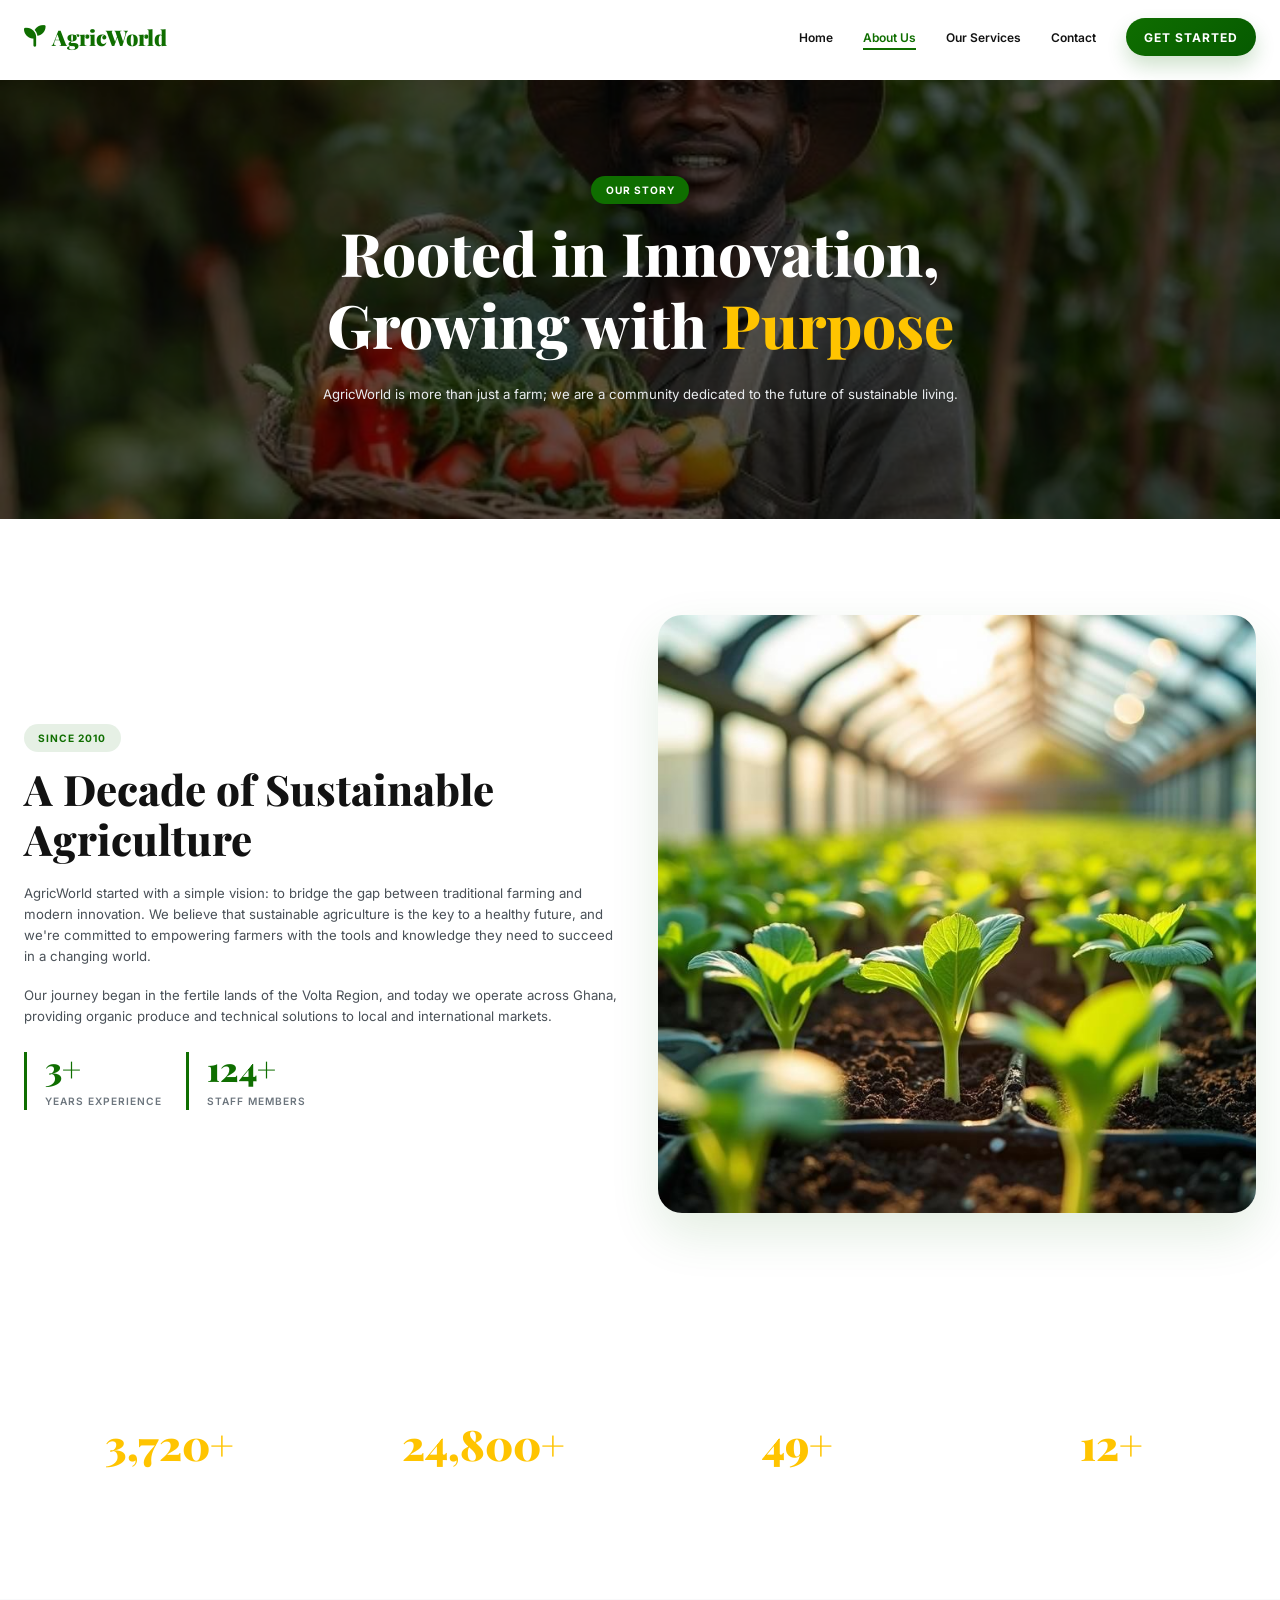
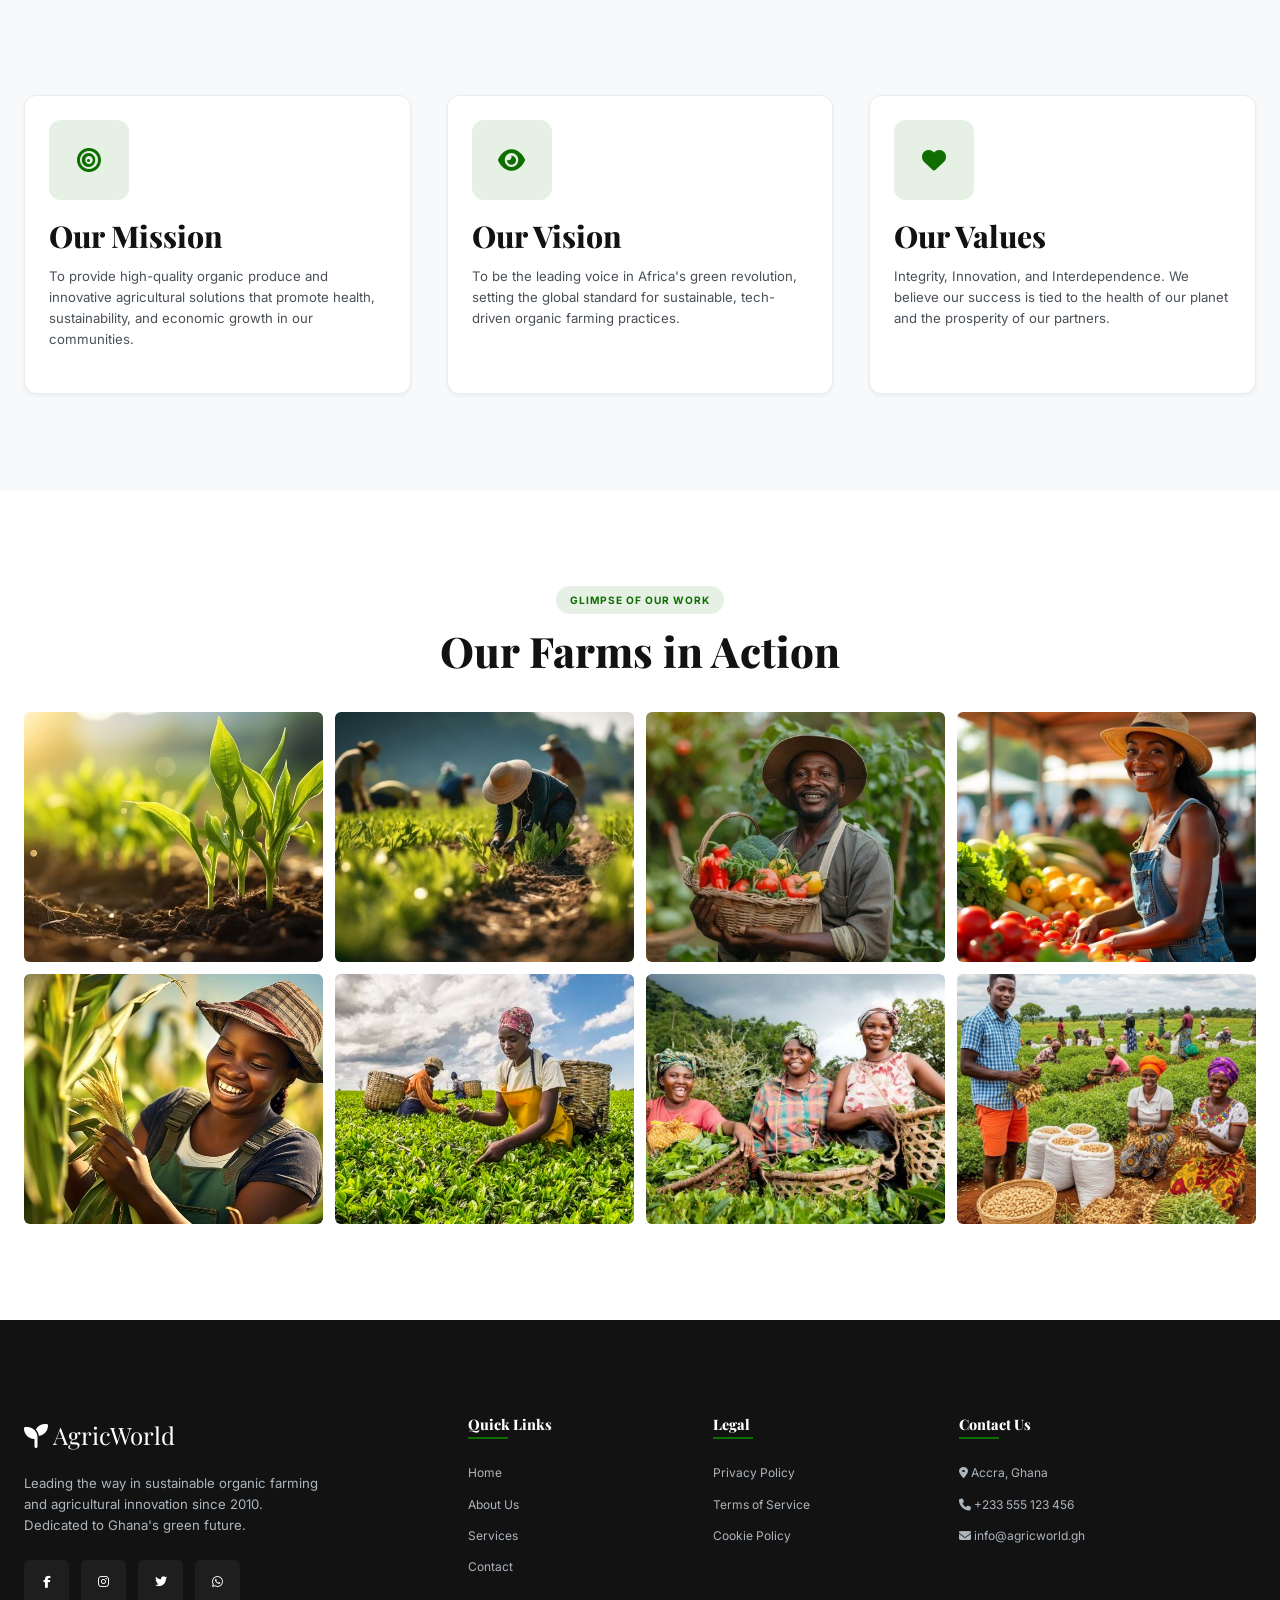
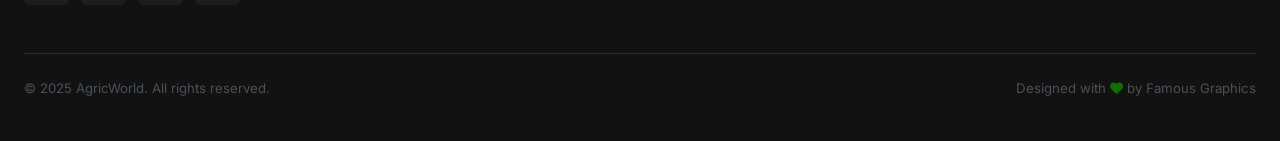
==== commit 16c48b68: "changed my favIcon" ====
--- a/about.html
+++ b/about.html
@@ -4,6 +4,7 @@
     <meta charset="UTF-8">
     <meta name="viewport" content="width=device-width, initial-scale=1.0">
     <title>About Us | AgricWorld - Our Journey and Mission</title>
+     <link rel="icon" type="image/svg+xml" href="images/seedling-svgrepo-com.svg">
     <!-- CSS Links -->
     <link rel="stylesheet" href="css/globals.css">
     <link rel="stylesheet" href="css/components.css">
@@ -89,20 +90,20 @@
         <div class="container">
             <div class="grid stagger-children grid-cols-4 gap-2 text-center">
                 <div class="stat-item">
-                    <span class="stat-number text-secondary" data-count="15000" style="font-size: 3.5rem;">15,000+</span>
-                    <span class="stat-label text-white" style="opacity: 0.9;">Acres Farmed</span>
-                </div>
-                <div class="stat-item">
-                    <span class="stat-number text-secondary" data-count="100000" style="font-size: 3.5rem;">100,000+</span>
-                    <span class="stat-label text-white" style="opacity: 0.9;">Happy Clients</span>
-                </div>
-                <div class="stat-item">
-                    <span class="stat-number text-secondary" data-count="200" style="font-size: 3.5rem;">200+</span>
-                    <span class="stat-label text-white" style="opacity: 0.9;">Global Partners</span>
-                </div>
-                <div class="stat-item">
-                    <span class="stat-number text-secondary" data-count="50" style="font-size: 3.5rem;">50+</span>
-                    <span class="stat-label text-white" style="opacity: 0.9;">Awards Won</span>
+                    <span class="stat-number text-secondary" data-count="15000">15,000+</span>
+                    <span class="stat-label text-white">Acres Farmed</span>
+                </div>
+                <div class="stat-item">
+                    <span class="stat-number text-secondary" data-count="100000">100,000+</span>
+                    <span class="stat-label text-white">Happy Clients</span>
+                </div>
+                <div class="stat-item">
+                    <span class="stat-number text-secondary" data-count="200">200+</span>
+                    <span class="stat-label text-white">Global Partners</span>
+                </div>
+                <div class="stat-item">
+                    <span class="stat-number text-secondary" data-count="50">50+</span>
+                    <span class="stat-label text-white">Awards Won</span>
                 </div>
             </div>
         </div>
--- a/css/components.css
+++ b/css/components.css
@@ -226,7 +226,13 @@
     margin-bottom: 1rem;
 }
 
+/* Footer Components */
+.premium-footer .fa-heart {
+    color: var(--primary);
+}
+
 /* Floating Animation */
+
 @keyframes float {
     0%, 100% { transform: translateY(0); }
     50% { transform: translateY(-20px); }
--- a/css/about.css
+++ b/css/about.css
@@ -15,6 +15,14 @@
     background-position: center;
     background-attachment: fixed;
     color: white;
+}
+
+.about-stats-section .stat-number {
+    font-size: 3.5rem;
+}
+
+.about-stats-section .stat-label {
+    opacity: 0.9;
 }
 
 .about-stat-card {
